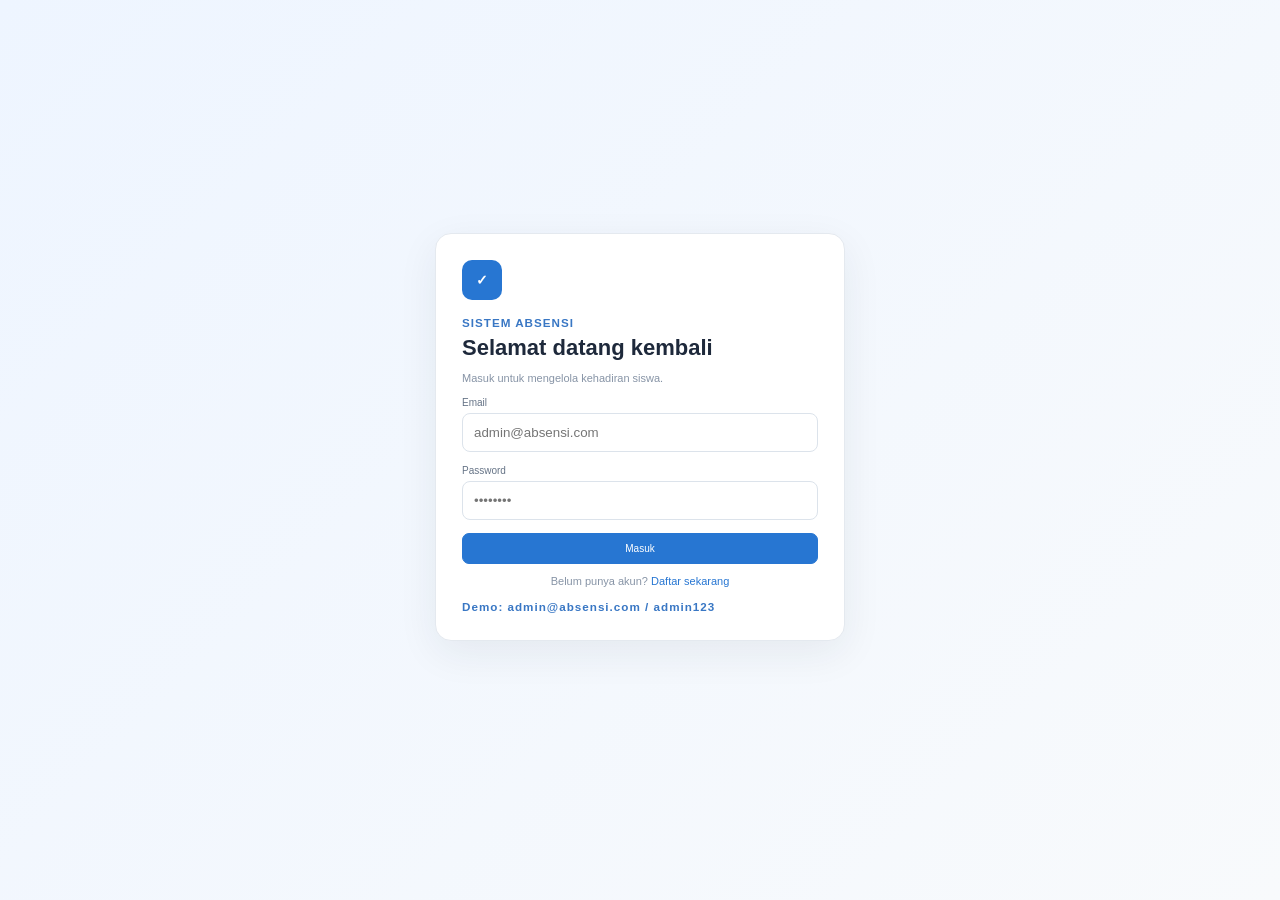
==== login.html @ 152ae72c "Add files via upload" ====
<!doctype html><html lang="id"><head><meta charset="utf-8"><meta name="viewport" content="width=device-width,initial-scale=1"><title>Login</title><link rel="stylesheet" href="style.css"></head><body class="auth"><main class="authbox"><div class="logo">✓</div><small>SISTEM ABSENSI</small><h1>Selamat datang kembali</h1><p>Masuk untuk mengelola kehadiran siswa.</p><form id="loginForm"><label>Email<input id="email" type="email" required placeholder="admin@absensi.com"></label><label>Password<input id="password" type="password" required placeholder="••••••••"></label><button class="primary full">Masuk</button></form><div id="msg"></div><p class="center">Belum punya akun? <a href="signup.html">Daftar sekarang</a></p><small>Demo: admin@absensi.com / admin123</small></main><script src="script.js"></script><script>initLogin()</script></body></html>
---- style.css ----
*{box-sizing:border-box}body{margin:0;background:#f5f7fa;color:#1e293b;font:14px Arial,sans-serif}header{background:#fff;border-bottom:1px solid #e4e9ef;padding:20px max(16px,calc((100% - 1150px)/2));display:flex;justify-content:space-between;align-items:center;gap:12px}h1{font-size:21px;margin:5px 0}h2{font-size:15px}p{color:#8794a6;font-size:11px}small{color:#3977c4;font-weight:bold;letter-spacing:1px}.avatar,.logo{width:40px;height:40px;border-radius:10px;background:#eaf2ff;color:#2776d2;display:grid;place-items:center;font-weight:bold}.logo{background:#2776d2;color:#fff;margin-bottom:14px}nav{display:flex;background:#fff;border-bottom:1px solid #e4e9ef;position:sticky;top:0;z-index:5;padding:6px}nav a,nav button{flex:1;max-width:180px;margin:auto;border:0;background:none;text-decoration:none;color:#78879a;text-align:center;padding:7px;border-radius:8px;font-size:10px;cursor:pointer}nav a span,nav button span{display:block;margin-top:3px}nav .active{background:#edf5ff;color:#2776d2;font-weight:bold}main{width:min(1150px,calc(100% - 30px));margin:18px auto 45px}.school{display:flex;gap:16px;align-items:center;background:#fff;border:1px solid #e4e9ef;border-radius:14px;padding:14px;margin-bottom:12px}.photo{width:105px;height:82px;border-radius:11px;background:#eaf2ff;display:grid;place-items:center;font-size:32px;overflow:hidden;flex:none}.photo img,#preview{width:100%;height:100%;object-fit:cover}.grid{display:grid;grid-template-columns:repeat(4,1fr);gap:10px;margin:12px 0}.grid article{background:#fff;border:1px solid #e4e9ef;border-radius:12px;padding:15px;min-height:88px}.grid b{display:block;font-size:21px;margin:7px 0}.panel,.progressbox{background:#fff;border:1px solid #e4e9ef;border-radius:12px;padding:15px;margin:12px 0}.head{display:flex;justify-content:space-between;align-items:center;gap:10px;margin-bottom:12px}.head p{margin:4px 0}.primary,button{border:1px solid #dce4ed;border-radius:7px;padding:9px 11px;background:#fff;color:#3d5872;font-size:10px;cursor:pointer;text-decoration:none}.primary{background:#2776d2;color:#fff;border-color:#2776d2}.full{width:100%}.tip{padding:13px 15px;background:#eef6ff;border:1px solid #dceafb;border-radius:10px;display:flex;justify-content:space-between}.progressbox b{display:block;margin:6px 0}.progress{height:7px;background:#edf1f5;border-radius:20px;overflow:hidden;margin:10px 0}.progress i{display:block;height:100%;width:0;background:#2776d2}.minigrid{display:grid;grid-template-columns:repeat(4,1fr);gap:8px}.minigrid div{background:#fff;border:1px solid #e4e9ef;border-radius:9px;padding:11px;font-size:10px;display:flex;justify-content:space-between}.student{display:grid;grid-template-columns:25px 30px 1fr repeat(4,55px);gap:6px;align-items:center;padding:8px 0;border-top:1px solid #f0f2f5}.student .face{width:28px;height:28px;border-radius:50%;background:#eaf2ff;color:#2776d2;display:grid;place-items:center;font-size:8px;font-weight:bold}.student strong{font-size:10px}.student small{font-size:8px;color:#98a3b1;letter-spacing:0;font-weight:normal}.status{padding:7px 2px;font-size:8px}.status.sel{color:#fff}.hadir.sel{background:#12a879}.izin.sel{background:#d89a18}.sakit.sel{background:#2776d2}.alfa.sel{background:#e64c6c}.search{width:220px;padding:9px;border:1px solid #dce3eb;border-radius:7px}.filter{display:flex;gap:10px;align-items:end}.filter label{flex:1;font-size:10px;color:#718095}.filter select{display:block;width:100%;padding:9px;border:1px solid #dce3eb;border-radius:7px;margin-top:4px}.chart{height:160px;display:flex;align-items:end;gap:7px;border-left:1px solid #eee;border-bottom:1px solid #eee}.bar{flex:1;background:#2d7be0;min-height:3px;border-radius:4px 4px 0 0}.tablewrap{overflow:auto}table{border-collapse:collapse;width:100%;min-width:760px}th,td{padding:9px;border-bottom:1px solid #eee;text-align:left;font-size:9px}th{background:#f8fafc;color:#718095}.safe{color:#098c69}.warn{color:#d54765}.auth{min-height:100vh;display:grid;place-items:center;background:linear-gradient(135deg,#eef5ff,#f8fafc);padding:15px}.authbox{width:min(410px,100%);background:#fff;border:1px solid #e4e9ef;border-radius:16px;padding:26px;box-shadow:0 12px 40px #18263b12}.authbox h1{font-size:22px}.authbox label,.box label{display:block;font-size:10px;color:#657386;margin:13px 0}.authbox input,.box input{display:block;width:100%;padding:11px;border:1px solid #dce3eb;border-radius:8px;margin-top:5px}.authbox a{color:#2776d2;text-decoration:none}.center{text-align:center}.modal{display:none;position:fixed;inset:0;background:#0f172a77;place-items:center;z-index:20;padding:15px}.modal.show{display:grid}.box{position:relative;background:#fff;width:min(420px,100%);padding:22px;border-radius:14px}.close{position:absolute;right:10px;top:8px;border:0;background:none;font-size:22px}.box #preview{display:none;width:100%;height:140px;border-radius:9px;margin:8px 0}@media(max-width:700px){header{padding:15px}main{width:calc(100% - 24px);margin-top:12px}.grid{grid-template-columns:repeat(2,1fr);gap:7px}.school{align-items:flex-start}.photo{width:88px;height:72px}.head{display:block}.head .primary{display:inline-block;margin-top:8px}.search{width:100%;margin-top:8px}.student{grid-template-columns:20px 28px 1fr repeat(4,43px);gap:4px}.status{font-size:6.5px;padding:7px 1px}.minigrid{gap:5px}.filter{display:grid;grid-template-columns:1fr auto}.tip{gap:8px}.authbox{padding:22px}}
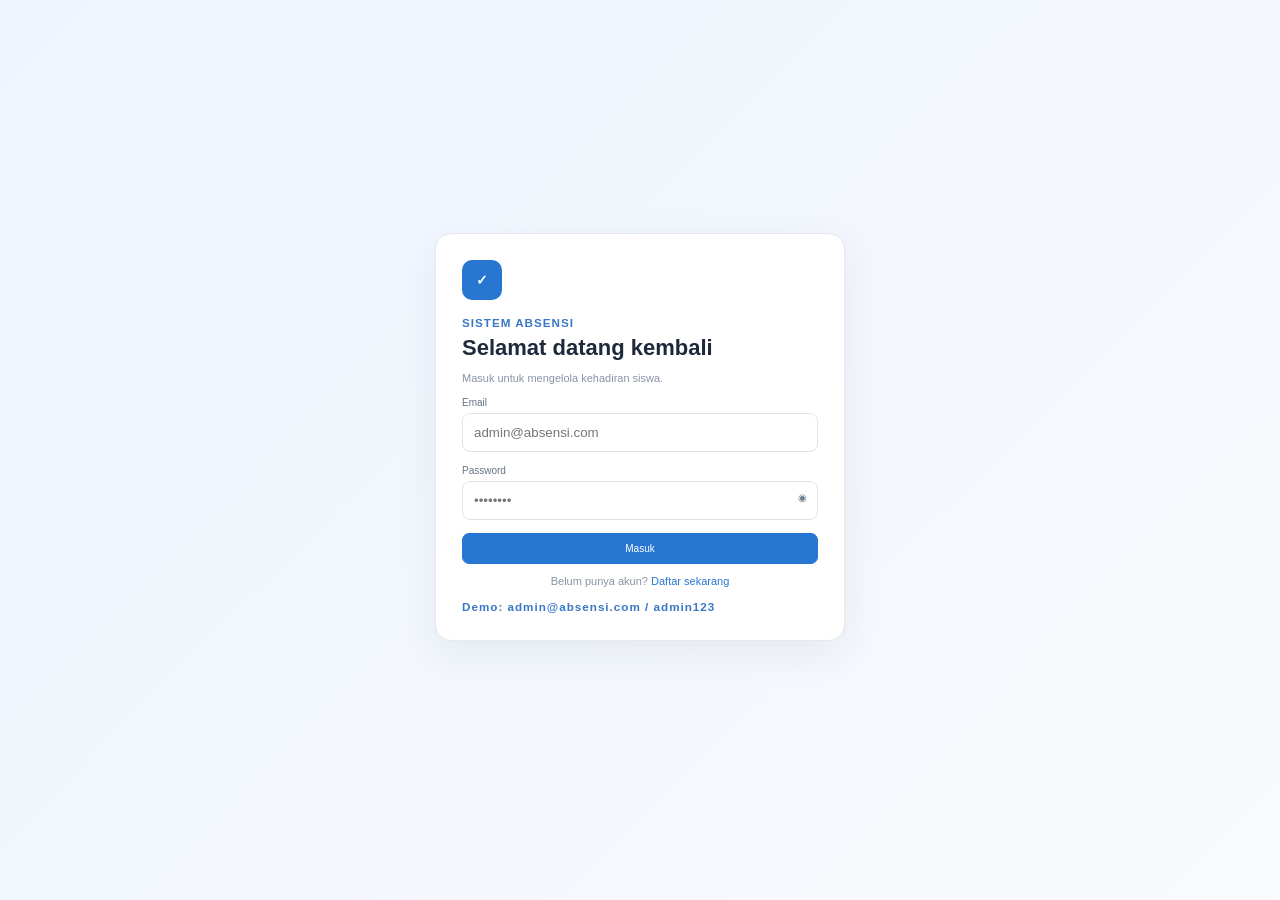
==== commit 36fb7547: "Add files via upload" ====
--- a/login.html
+++ b/login.html
@@ -1 +1 @@
-<!doctype html><html lang="id"><head><meta charset="utf-8"><meta name="viewport" content="width=device-width,initial-scale=1"><title>Login</title><link rel="stylesheet" href="style.css"></head><body class="auth"><main class="authbox"><div class="logo">✓</div><small>SISTEM ABSENSI</small><h1>Selamat datang kembali</h1><p>Masuk untuk mengelola kehadiran siswa.</p><form id="loginForm"><label>Email<input id="email" type="email" required placeholder="admin@absensi.com"></label><label>Password<input id="password" type="password" required placeholder="••••••••"></label><button class="primary full">Masuk</button></form><div id="msg"></div><p class="center">Belum punya akun? <a href="signup.html">Daftar sekarang</a></p><small>Demo: admin@absensi.com / admin123</small></main><script src="script.js"></script><script>initLogin()</script></body></html>+<!doctype html><html lang="id"><head><meta charset="utf-8"><meta name="viewport" content="width=device-width,initial-scale=1"><title>Login</title><link rel="stylesheet" href="style.css"></head><body class="auth"><main class="authbox"><div class="logo">✓</div><small>SISTEM ABSENSI</small><h1>Selamat datang kembali</h1><p>Masuk untuk mengelola kehadiran siswa.</p><form id="loginForm"><label>Email<input id="email" type="email" required placeholder="admin@absensi.com"></label><label>Password<div class="passbox"><input id="password" type="password" required placeholder="••••••••"><button type="button" id="toggleLoginPassword">◉</button></div></label><button class="primary full">Masuk</button></form><div id="msg"></div><p class="center">Belum punya akun? <a href="signup.html">Daftar sekarang</a></p><small>Demo: admin@absensi.com / admin123</small></main><script src="script.js"></script><script>initLogin()</script></body></html>
--- a/style.css
+++ b/style.css
@@ -1 +1,2 @@
-*{box-sizing:border-box}body{margin:0;background:#f5f7fa;color:#1e293b;font:14px Arial,sans-serif}header{background:#fff;border-bottom:1px solid #e4e9ef;padding:20px max(16px,calc((100% - 1150px)/2));display:flex;justify-content:space-between;align-items:center;gap:12px}h1{font-size:21px;margin:5px 0}h2{font-size:15px}p{color:#8794a6;font-size:11px}small{color:#3977c4;font-weight:bold;letter-spacing:1px}.avatar,.logo{width:40px;height:40px;border-radius:10px;background:#eaf2ff;color:#2776d2;display:grid;place-items:center;font-weight:bold}.logo{background:#2776d2;color:#fff;margin-bottom:14px}nav{display:flex;background:#fff;border-bottom:1px solid #e4e9ef;position:sticky;top:0;z-index:5;padding:6px}nav a,nav button{flex:1;max-width:180px;margin:auto;border:0;background:none;text-decoration:none;color:#78879a;text-align:center;padding:7px;border-radius:8px;font-size:10px;cursor:pointer}nav a span,nav button span{display:block;margin-top:3px}nav .active{background:#edf5ff;color:#2776d2;font-weight:bold}main{width:min(1150px,calc(100% - 30px));margin:18px auto 45px}.school{display:flex;gap:16px;align-items:center;background:#fff;border:1px solid #e4e9ef;border-radius:14px;padding:14px;margin-bottom:12px}.photo{width:105px;height:82px;border-radius:11px;background:#eaf2ff;display:grid;place-items:center;font-size:32px;overflow:hidden;flex:none}.photo img,#preview{width:100%;height:100%;object-fit:cover}.grid{display:grid;grid-template-columns:repeat(4,1fr);gap:10px;margin:12px 0}.grid article{background:#fff;border:1px solid #e4e9ef;border-radius:12px;padding:15px;min-height:88px}.grid b{display:block;font-size:21px;margin:7px 0}.panel,.progressbox{background:#fff;border:1px solid #e4e9ef;border-radius:12px;padding:15px;margin:12px 0}.head{display:flex;justify-content:space-between;align-items:center;gap:10px;margin-bottom:12px}.head p{margin:4px 0}.primary,button{border:1px solid #dce4ed;border-radius:7px;padding:9px 11px;background:#fff;color:#3d5872;font-size:10px;cursor:pointer;text-decoration:none}.primary{background:#2776d2;color:#fff;border-color:#2776d2}.full{width:100%}.tip{padding:13px 15px;background:#eef6ff;border:1px solid #dceafb;border-radius:10px;display:flex;justify-content:space-between}.progressbox b{display:block;margin:6px 0}.progress{height:7px;background:#edf1f5;border-radius:20px;overflow:hidden;margin:10px 0}.progress i{display:block;height:100%;width:0;background:#2776d2}.minigrid{display:grid;grid-template-columns:repeat(4,1fr);gap:8px}.minigrid div{background:#fff;border:1px solid #e4e9ef;border-radius:9px;padding:11px;font-size:10px;display:flex;justify-content:space-between}.student{display:grid;grid-template-columns:25px 30px 1fr repeat(4,55px);gap:6px;align-items:center;padding:8px 0;border-top:1px solid #f0f2f5}.student .face{width:28px;height:28px;border-radius:50%;background:#eaf2ff;color:#2776d2;display:grid;place-items:center;font-size:8px;font-weight:bold}.student strong{font-size:10px}.student small{font-size:8px;color:#98a3b1;letter-spacing:0;font-weight:normal}.status{padding:7px 2px;font-size:8px}.status.sel{color:#fff}.hadir.sel{background:#12a879}.izin.sel{background:#d89a18}.sakit.sel{background:#2776d2}.alfa.sel{background:#e64c6c}.search{width:220px;padding:9px;border:1px solid #dce3eb;border-radius:7px}.filter{display:flex;gap:10px;align-items:end}.filter label{flex:1;font-size:10px;color:#718095}.filter select{display:block;width:100%;padding:9px;border:1px solid #dce3eb;border-radius:7px;margin-top:4px}.chart{height:160px;display:flex;align-items:end;gap:7px;border-left:1px solid #eee;border-bottom:1px solid #eee}.bar{flex:1;background:#2d7be0;min-height:3px;border-radius:4px 4px 0 0}.tablewrap{overflow:auto}table{border-collapse:collapse;width:100%;min-width:760px}th,td{padding:9px;border-bottom:1px solid #eee;text-align:left;font-size:9px}th{background:#f8fafc;color:#718095}.safe{color:#098c69}.warn{color:#d54765}.auth{min-height:100vh;display:grid;place-items:center;background:linear-gradient(135deg,#eef5ff,#f8fafc);padding:15px}.authbox{width:min(410px,100%);background:#fff;border:1px solid #e4e9ef;border-radius:16px;padding:26px;box-shadow:0 12px 40px #18263b12}.authbox h1{font-size:22px}.authbox label,.box label{display:block;font-size:10px;color:#657386;margin:13px 0}.authbox input,.box input{display:block;width:100%;padding:11px;border:1px solid #dce3eb;border-radius:8px;margin-top:5px}.authbox a{color:#2776d2;text-decoration:none}.center{text-align:center}.modal{display:none;position:fixed;inset:0;background:#0f172a77;place-items:center;z-index:20;padding:15px}.modal.show{display:grid}.box{position:relative;background:#fff;width:min(420px,100%);padding:22px;border-radius:14px}.close{position:absolute;right:10px;top:8px;border:0;background:none;font-size:22px}.box #preview{display:none;width:100%;height:140px;border-radius:9px;margin:8px 0}@media(max-width:700px){header{padding:15px}main{width:calc(100% - 24px);margin-top:12px}.grid{grid-template-columns:repeat(2,1fr);gap:7px}.school{align-items:flex-start}.photo{width:88px;height:72px}.head{display:block}.head .primary{display:inline-block;margin-top:8px}.search{width:100%;margin-top:8px}.student{grid-template-columns:20px 28px 1fr repeat(4,43px);gap:4px}.status{font-size:6.5px;padding:7px 1px}.minigrid{gap:5px}.filter{display:grid;grid-template-columns:1fr auto}.tip{gap:8px}.authbox{padding:22px}}+*{box-sizing:border-box}body{margin:0;background:#f5f7fa;color:#1e293b;font:14px Arial,sans-serif}header{background:#fff;border-bottom:1px solid #e4e9ef;padding:20px max(16px,calc((100% - 1150px)/2));display:flex;justify-content:space-between;align-items:center;gap:12px}h1{font-size:21px;margin:5px 0}h2{font-size:15px}p{color:#8794a6;font-size:11px}small{color:#3977c4;font-weight:bold;letter-spacing:1px}.avatar,.logo{width:40px;height:40px;border-radius:10px;background:#eaf2ff;color:#2776d2;display:grid;place-items:center;font-weight:bold}.logo{background:#2776d2;color:#fff;margin-bottom:14px}nav{display:flex;background:#fff;border-bottom:1px solid #e4e9ef;position:sticky;top:0;z-index:5;padding:6px}nav a,nav button{flex:1;max-width:180px;margin:auto;border:0;background:none;text-decoration:none;color:#78879a;text-align:center;padding:7px;border-radius:8px;font-size:10px;cursor:pointer}nav a span,nav button span{display:block;margin-top:3px}nav .active{background:#edf5ff;color:#2776d2;font-weight:bold}main{width:min(1150px,calc(100% - 30px));margin:18px auto 45px}.school{display:flex;gap:16px;align-items:center;background:#fff;border:1px solid #e4e9ef;border-radius:14px;padding:14px;margin-bottom:12px}.photo{width:105px;height:82px;border-radius:11px;background:#eaf2ff;display:grid;place-items:center;font-size:32px;overflow:hidden;flex:none}.photo img,#preview{width:100%;height:100%;object-fit:cover}.grid{display:grid;grid-template-columns:repeat(4,1fr);gap:10px;margin:12px 0}.grid article{background:#fff;border:1px solid #e4e9ef;border-radius:12px;padding:15px;min-height:88px}.grid b{display:block;font-size:21px;margin:7px 0}.panel,.progressbox{background:#fff;border:1px solid #e4e9ef;border-radius:12px;padding:15px;margin:12px 0}.head{display:flex;justify-content:space-between;align-items:center;gap:10px;margin-bottom:12px}.head p{margin:4px 0}.primary,button{border:1px solid #dce4ed;border-radius:7px;padding:9px 11px;background:#fff;color:#3d5872;font-size:10px;cursor:pointer;text-decoration:none}.primary{background:#2776d2;color:#fff;border-color:#2776d2}.full{width:100%}.tip{padding:13px 15px;background:#eef6ff;border:1px solid #dceafb;border-radius:10px;display:flex;justify-content:space-between}.progressbox b{display:block;margin:6px 0}.progress{height:7px;background:#edf1f5;border-radius:20px;overflow:hidden;margin:10px 0}.progress i{display:block;height:100%;width:0;background:#2776d2}.minigrid{display:grid;grid-template-columns:repeat(4,1fr);gap:8px}.minigrid div{background:#fff;border:1px solid #e4e9ef;border-radius:9px;padding:11px;font-size:10px;display:flex;justify-content:space-between}.student{display:grid;grid-template-columns:25px 30px 1fr repeat(4,55px);gap:6px;align-items:center;padding:8px 0;border-top:1px solid #f0f2f5}.student .face{width:28px;height:28px;border-radius:50%;background:#eaf2ff;color:#2776d2;display:grid;place-items:center;font-size:8px;font-weight:bold}.student strong{font-size:10px}.student small{font-size:8px;color:#98a3b1;letter-spacing:0;font-weight:normal}.status{padding:7px 2px;font-size:8px}.status.sel{color:#fff}.hadir.sel{background:#12a879}.izin.sel{background:#d89a18}.sakit.sel{background:#2776d2}.alfa.sel{background:#e64c6c}.search{width:220px;padding:9px;border:1px solid #dce3eb;border-radius:7px}.filter{display:flex;gap:10px;align-items:end}.filter label{flex:1;font-size:10px;color:#718095}.filter select{display:block;width:100%;padding:9px;border:1px solid #dce3eb;border-radius:7px;margin-top:4px}.chart{height:160px;display:flex;align-items:end;gap:7px;border-left:1px solid #eee;border-bottom:1px solid #eee}.bar{flex:1;background:#2d7be0;min-height:3px;border-radius:4px 4px 0 0}.tablewrap{overflow:auto}table{border-collapse:collapse;width:100%;min-width:760px}th,td{padding:9px;border-bottom:1px solid #eee;text-align:left;font-size:9px}th{background:#f8fafc;color:#718095}.safe{color:#098c69}.warn{color:#d54765}.auth{min-height:100vh;display:grid;place-items:center;background:linear-gradient(135deg,#eef5ff,#f8fafc);padding:15px}.authbox{width:min(410px,100%);background:#fff;border:1px solid #e4e9ef;border-radius:16px;padding:26px;box-shadow:0 12px 40px #18263b12}.authbox h1{font-size:22px}.authbox label,.box label{display:block;font-size:10px;color:#657386;margin:13px 0}.authbox input,.box input{display:block;width:100%;padding:11px;border:1px solid #dce3eb;border-radius:8px;margin-top:5px}.authbox a{color:#2776d2;text-decoration:none}.center{text-align:center}.modal{display:none;position:fixed;inset:0;background:#0f172a77;place-items:center;z-index:20;padding:15px}.modal.show{display:grid}.box{position:relative;background:#fff;width:min(420px,100%);padding:22px;border-radius:14px}.close{position:absolute;right:10px;top:8px;border:0;background:none;font-size:22px}.box #preview{display:none;width:100%;height:140px;border-radius:9px;margin:8px 0}@media(max-width:700px){header{padding:15px}main{width:calc(100% - 24px);margin-top:12px}.grid{grid-template-columns:repeat(2,1fr);gap:7px}.school{align-items:flex-start}.photo{width:88px;height:72px}.head{display:block}.head .primary{display:inline-block;margin-top:8px}.search{width:100%;margin-top:8px}.student{grid-template-columns:20px 28px 1fr repeat(4,43px);gap:4px}.status{font-size:6.5px;padding:7px 1px}.minigrid{gap:5px}.filter{display:grid;grid-template-columns:1fr auto}.tip{gap:8px}.authbox{padding:22px}}
+.passbox{position:relative}.passbox input{padding-right:42px}.passbox button{position:absolute;right:4px;top:4px;border:0;background:transparent;padding:7px;color:#6d7d90}.error{color:#d54765;background:#fff0f2;border-radius:7px;padding:8px;font-size:10px;margin-top:9px}.success{color:#098c69;background:#edf9f5;border-radius:7px;padding:8px;font-size:10px;margin-top:9px}
